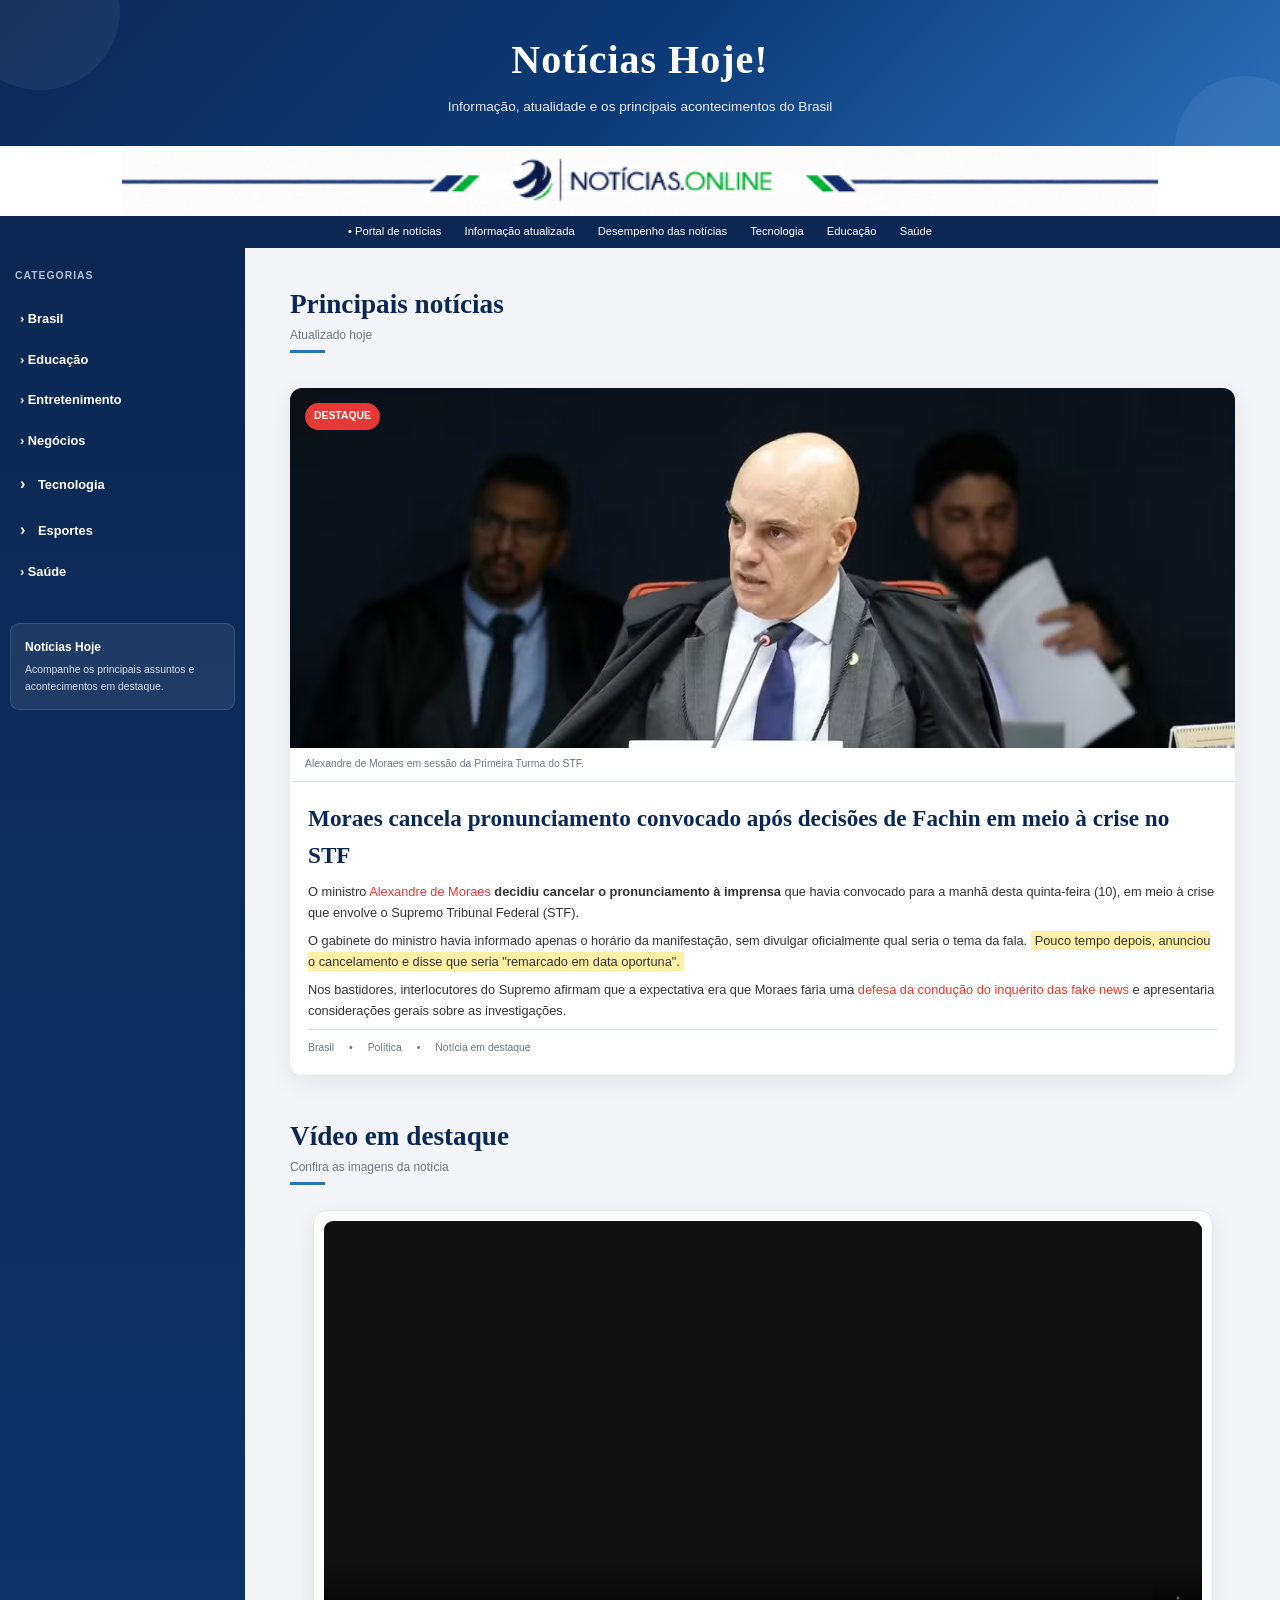
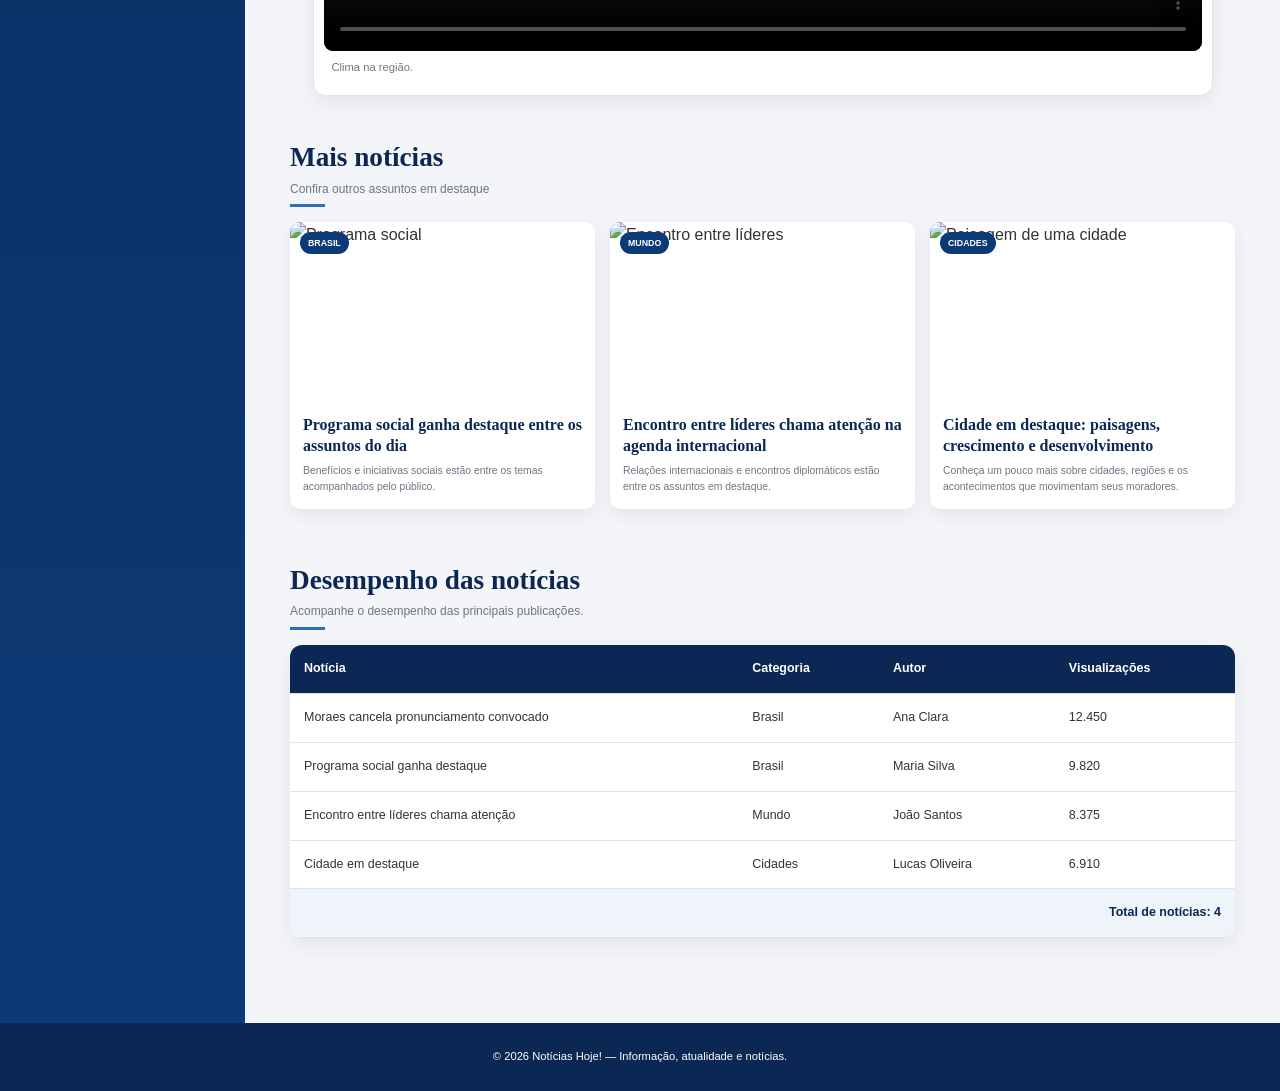
==== index.html @ 01c8403b "first commit" ====
<!DOCTYPE html>
<html lang="pt-br">

<head>
    <meta charset="UTF-8">
    <meta name="viewport" content="width=device-width, initial-scale=1.0">
    <title>Notícias Hoje | Informação em tempo real</title>
    <style>
        :root {
            --azul: #0c3a77;
            --azul-escuro: #0b2854;
            --azul-claro: #2c70b7;
            --azul-hover: #164f91;
            --branco: #ffffff;
            --fundo: #f3f5f8;
            --texto: #333333;
            --cinza: #6d7682;
            --cinza-borda: #dfe4ea;
            --vermelho: #e53935;
        }

        * {
            margin: 0;
            padding: 0;
            box-sizing: border-box;
        }

        html {
            scroll-behavior: smooth;
        }

        body {
            font-family: 'Segoe UI', Tahoma, Geneva, Verdana, sans-serif;
            background-color: var(--fundo);
            color: var(--texto);
            line-height: 1.6;
        }

        img {
            max-width: 100%;
        }

        header {
            position: relative;
            overflow: hidden;
            background: linear-gradient(135deg, var(--azul-escuro), var(--azul), var(--azul-claro));
            color: var(--branco);
            text-align: center;
            padding: 28px 20px;
        }

        header::before {
            content: "";
            position: absolute;
            width: 160px;
            height: 160px;
            border-radius: 50%;
            background: rgba(255, 255, 255, 0.06);
            top: -70px;
            left: -40px;
        }

        header::after {
            content: "";
            position: absolute;
            width: 140px;
            height: 140px;
            border-radius: 50%;
            background: rgba(255, 255, 255, 0.06);
            right: -35px;
            bottom: -70px;
        }

        header h1 {
            position: relative;
            z-index: 1;
            font-family: Georgia, 'Times New Roman', serif;
            font-size: 2.5rem;
            margin: 0;
            letter-spacing: 1px;
        }

        header p {
            position: relative;
            z-index: 1;
            font-size: 0.85rem;
            margin-top: 4px;
            opacity: 0.9;
        }

        .imagem-exemplo {
            width: 100%;
            height: 70px;
            background-color: var(--branco);
            text-align: center;
            overflow: hidden;
            margin: 0;
        }

        .img-amostra {
            width: 100%;
            height: 70px;
            object-fit: contain;
            display: block;
            border: none;
        }

        .barra-superior {
            width: 100%;
            background-color: var(--azul-escuro);
            color: white;
            text-align: center;
            padding: 7px;
            font-size: 0.7rem;
        }

        .barra-superior span {
            margin: 0 10px;
        }

        .layout {
            display: flex;
            width: 100%;
            min-height: 100vh;
            align-items: stretch;
        }

        aside {
            width: 245px;
            flex-shrink: 0;
            background: linear-gradient(180deg, var(--azul-escuro), var(--azul));
            color: white;
            padding: 20px 10px;
        }

        .titulo-menu {
            color: #aebfd7;
            font-size: 0.65rem;
            font-weight: bold;
            letter-spacing: 1px;
            margin: 0 5px 15px;
            text-transform: uppercase;
        }

        aside nav a {
            display: block;
            color: white;
            text-decoration: none;
            font-size: 0.8rem;
            font-weight: 600;
            padding: 10px;
            border-radius: 8px;
            margin: 0;
            transition: 0.2s;
        }

        aside nav a:hover {
            background-color: rgba(255, 255, 255, 0.12);
            padding-left: 15px;
        }

        .menu-dropdown {
            margin: 0;
        }

        .menu-dropdown summary {
            color: white;
            font-size: 0.8rem;
            font-weight: 600;
            padding: 10px;
            border-radius: 8px;
            cursor: pointer;
            list-style: none;
            transition: 0.2s;
        }

        .menu-dropdown summary:hover {
            background-color: rgba(255, 255, 255, 0.12);
        }

        .menu-dropdown summary::before {
            content: "›";
            display: inline-block;
            width: 18px;
            font-size: 1rem;
        }

        .menu-dropdown[open] summary::before {
            content: "⌄";
        }

        .menu-dropdown ol {
            margin: 0 0 0 35px;
            padding-left: 15px;
            color: #d9e4f2;
        }

        .menu-dropdown li {
            padding: 3px 0;
            font-size: 0.72rem;
        }

        .caixa-lateral {
            margin-top: 30px;
            padding: 14px;
            background-color: rgba(255, 255, 255, 0.08);
            border: 1px solid rgba(255, 255, 255, 0.12);
            border-radius: 9px;
        }

        .caixa-lateral h3 {
            font-size: 0.75rem;
            margin: 0;
        }

        .caixa-lateral p {
            color: #d4dfed;
            font-size: 0.65rem;
            margin-top: 5px;
        }

        main {
            flex: 1;
            width: 100%;
            max-width: 1250px;
            margin: 0 auto;
            padding: 35px 45px;
        }

        section {
            margin: 40px 0;
        }

        section:first-child {
            margin-top: 0;
        }

        section h2 {
            color: var(--azul-escuro);
            font-family: Georgia, 'Times New Roman', serif;
            font-size: 1.7rem;
            margin: 0;
        }

        .subtitulo {
            color: var(--cinza);
            font-size: 0.75rem;
            margin: 0;
        }

        .linha-titulo {
            width: 35px;
            height: 3px;
            background-color: var(--azul-claro);
            margin: 5px 0 15px;
        }

        article {
            margin: 35px 0;
            background-color: white;
            border-radius: 12px;
            overflow: hidden;
            box-shadow: 0 7px 25px rgba(0, 0, 0, 0.07);
        }

        .noticia-imagem {
            position: relative;
            width: 100%;
            height: 360px;
            overflow: hidden;
        }

        .noticia-imagem img {
            width: 100%;
            height: 100%;
            object-fit: cover;
            display: block;
        }

        .etiqueta {
            position: absolute;
            top: 15px;
            left: 15px;
            background-color: var(--vermelho);
            color: white;
            padding: 5px 9px;
            border-radius: 20px;
            font-size: 0.65rem;
            font-weight: bold;
        }

        .legenda {
            color: var(--cinza);
            font-size: 0.65rem;
            padding: 8px 15px;
            border-bottom: 1px solid var(--cinza-borda);
        }

        .conteudo-noticia {
            padding: 18px;
        }

        .conteudo-noticia h2 {
            color: var(--azul-escuro);
            font-family: Georgia, 'Times New Roman', serif;
            font-size: 1.45rem;
            margin: 0;
        }

        .conteudo-noticia p {
            font-size: 0.8rem;
            margin: 8px 0;
        }

        .vermelho {
            color: var(--vermelho);
        }

        .destacado {
            background-color: #fff0a8;
            padding: 2px 4px;
        }

        .informacoes {
            display: flex;
            gap: 15px;
            padding-top: 10px;
            border-top: 1px solid var(--cinza-borda);
            color: var(--cinza);
            font-size: 0.65rem;
        }

        .video-exemplo {
            width: 100%;
            max-width: 900px;
            margin: 25px auto;
            padding: 10px;
            background-color: white;
            border: 1px solid var(--cinza-borda);
            border-radius: 13px;
            box-shadow: 0 7px 22px rgba(0, 0, 0, 0.07);
        }

        .video-amostra {
            width: 100%;
            height: 430px;
            display: block;
            object-fit: cover;
            border: none;
            border-radius: 9px;
            background-color: #111;
        }

        .legenda-video {
            color: var(--cinza);
            font-size: 0.7rem;
            padding: 8px;
            text-align: left;
        }

        .cards {
            display: grid;
            grid-template-columns: repeat(3, 1fr);
            gap: 15px;
        }

        .card {
            background-color: white;
            border-radius: 10px;
            overflow: hidden;
            box-shadow: 0 6px 18px rgba(0, 0, 0, 0.07);
            transition: transform 0.2s, box-shadow 0.2s;
            margin: 0;
        }

        .card:hover {
            transform: translateY(-4px);
            box-shadow: 0 12px 25px rgba(0, 0, 0, 0.12);
        }

        .card-imagem {
            position: relative;
            height: 180px;
            overflow: hidden;
        }

        .card-imagem img {
            width: 100%;
            height: 100%;
            object-fit: cover;
            display: block;
        }

        .categoria {
            position: absolute;
            top: 10px;
            left: 10px;
            background-color: var(--azul);
            color: white;
            padding: 4px 8px;
            border-radius: 12px;
            font-size: 0.55rem;
            font-weight: bold;
        }

        .card-conteudo {
            padding: 13px;
        }

        .card-conteudo h3 {
            color: var(--azul-escuro);
            font-family: Georgia, 'Times New Roman', serif;
            font-size: 1rem;
            margin: 0;
            line-height: 1.3;
        }

        .card-conteudo p {
            color: var(--cinza);
            font-size: 0.65rem;
            margin: 6px 0 0;
        }

        .desempenho {
            margin: 50px 0;
        }

        .desempenho table {
            width: 100%;
            border-collapse: collapse;
            background-color: white;
            border-radius: 12px;
            overflow: hidden;
            box-shadow: 0 7px 22px rgba(0, 0, 0, 0.07);
        }

        .desempenho thead {
            background-color: var(--azul-escuro);
            color: white;
        }

        .desempenho th,
        .desempenho td {
            padding: 14px;
            text-align: left;
            border-bottom: 1px solid var(--cinza-borda);
            font-size: 0.78rem;
        }

        .desempenho th {
            font-weight: bold;
        }

        .desempenho tbody tr:hover {
            background-color: #f5f8fc;
        }

        .desempenho tfoot {
            background-color: #eef4fa;
            color: var(--azul-escuro);
            font-weight: bold;
        }

        .desempenho tfoot td {
            text-align: right;
        }

        footer {
            background-color: var(--azul-escuro);
            color: white;
            text-align: center;
            padding: 25px;
            font-size: 0.7rem;
        }

        footer p {
            margin: 0;
        }

        @media (max-width: 1000px) {
            .cards {
                grid-template-columns: repeat(2, 1fr);
            }
        }

        @media (max-width: 768px) {
            .layout {
                flex-direction: column;
            }

            aside {
                width: 100%;
                min-height: auto;
            }

            aside nav {
                display: block;
            }

            main {
                padding: 25px 18px;
            }

            .cards {
                grid-template-columns: 1fr;
            }

            .noticia-imagem {
                height: 280px;
            }

            .video-amostra {
                height: 280px;
            }

            .desempenho {
                overflow-x: auto;
            }

            .desempenho table {
                min-width: 650px;
            }
        }

        @media (max-width: 480px) {
            header h1 {
                font-size: 2rem;
            }

            .noticia-imagem {
                height: 220px;
            }

            .video-amostra {
                height: 220px;
            }

            .conteudo-noticia h2 {
                font-size: 1.2rem;
            }
        }
    </style>
</head>

<body>
    <header>
        <h1>Notícias Hoje!</h1>
        <p>Informação, atualidade e os principais acontecimentos do Brasil</p>
    </header>
    <div class="imagem-exemplo">
        <img class="img-amostra" src="imagens/logo.jpg" alt="Logo Notícias Online">
    </div>
    <div class="barra-superior">
        <span>• Portal de notícias</span>
        <span>Informação atualizada</span>
        <span>Desempenho das notícias</span>
        <span>Tecnologia</span>
        <span>Educação</span>
        <span>Saúde</span>
    </div>
    <div class="layout">
        <aside>
            <div class="titulo-menu">Categorias</div>
            <nav>
                <a href="#">› Brasil</a>
                <a href="#">› Educação</a>
                <a href="#">› Entretenimento</a>
                <a href="#">› Negócios</a>
                <details class="menu-dropdown">
                    <summary>Tecnologia</summary>
                    <ol>
                        <li>Inteligência Artificial</li>
                        <li>Programação</li>
                        <li>Hardware</li>
                    </ol>
                </details>
                <details class="menu-dropdown">
                    <summary>Esportes</summary>
                    <ol>
                        <li>Futebol</li>
                        <li>Basquete</li>
                        <li>Vôlei</li>
                    </ol>
                </details>
                <a href="#">› Saúde</a>
            </nav>
            <div class="caixa-lateral">
                <h3>Notícias Hoje</h3>
                <p>Acompanhe os principais assuntos e acontecimentos em destaque.</p>
            </div>
        </aside>
        <main>
            <section>
                <h2>Principais notícias</h2>
                <p class="subtitulo">Atualizado hoje</p>
                <div class="linha-titulo"></div>
                <article>
                    <div class="noticia-imagem">
                        <span class="etiqueta">DESTAQUE</span>
                        <img src="imagens/alexandre-moraes.jpg" alt="Notícia em destaque">
                    </div>
                    <div class="legenda">Alexandre de Moraes em sessão da Primeira Turma do STF.</div>
                    <div class="conteudo-noticia">
                        <h2>Moraes cancela pronunciamento convocado após decisões de Fachin em meio à crise no STF</h2>
                        <p>O ministro <span class="vermelho">Alexandre de Moraes</span> <strong>decidiu cancelar o
                                pronunciamento à imprensa</strong> que havia convocado para a manhã desta quinta-feira
                            (10), em meio à crise que envolve o Supremo Tribunal Federal (STF).</p>
                        <p>O gabinete do ministro havia informado apenas o horário da manifestação, sem divulgar
                            oficialmente qual seria o tema da fala. <span class="destacado">Pouco tempo depois, anunciou
                                o cancelamento e disse que seria "remarcado em data oportuna".</span></p>
                        <p>Nos bastidores, interlocutores do Supremo afirmam que a expectativa era que Moraes faria uma
                            <span class="vermelho">defesa da condução do inquérito das fake news</span> e apresentaria
                            considerações gerais sobre as investigações.
                        </p>
                        <div class="informacoes">
                            <span>Brasil</span>
                            <span>•</span>
                            <span>Política</span>
                            <span>•</span>
                            <span>Notícia em destaque</span>
                        </div>
                    </div>
                </article>
            </section>
            <section>
                <h2>Vídeo em destaque</h2>
                <p class="subtitulo">Confira as imagens da notícia</p>
                <div class="linha-titulo"></div>
                <div class="video-exemplo">
                    <video class="video-amostra" controls poster="imagens/capa-video.jpg">
                        <source src="videos/video.mp4" type="video/mp4">
                        Seu navegador não suporta vídeos.
                    </video>
                    <div class="legenda-video">Clima na região.</div>
                </div>
            </section>
            <section>
                <h2>Mais notícias</h2>
                <p class="subtitulo">Confira outros assuntos em destaque</p>
                <div class="linha-titulo"></div>
                <div class="cards">
                    <article class="card">
                        <div class="card-imagem">
                            <span class="categoria">BRASIL</span>
                            <img src="imagens/programa-familia.jpg" alt="Programa social">
                        </div>
                        <div class="card-conteudo">
                            <h3>Programa social ganha destaque entre os assuntos do dia</h3>
                            <p>Benefícios e iniciativas sociais estão entre os temas acompanhados pelo público.</p>
                        </div>
                    </article>
                    <article class="card">
                        <div class="card-imagem">
                            <span class="categoria">MUNDO</span>
                            <img src="imagens/trump-lula.jpg" alt="Encontro entre líderes">
                        </div>
                        <div class="card-conteudo">
                            <h3>Encontro entre líderes chama atenção na agenda internacional</h3>
                            <p>Relações internacionais e encontros diplomáticos estão entre os assuntos em destaque.</p>
                        </div>
                    </article>
                    <article class="card">
                        <div class="card-imagem">
                            <span class="categoria">CIDADES</span>
                            <img src="imagens/cidade.jpg" alt="Paisagem de uma cidade">
                        </div>
                        <div class="card-conteudo">
                            <h3>Cidade em destaque: paisagens, crescimento e desenvolvimento</h3>
                            <p>Conheça um pouco mais sobre cidades, regiões e os acontecimentos que movimentam seus
                                moradores.</p>
                        </div>
                    </article>
                </div>
            </section>
            <section class="desempenho">
                <h2>Desempenho das notícias</h2>
                <p class="subtitulo">Acompanhe o desempenho das principais publicações.</p>
                <div class="linha-titulo"></div>
                <table>
                    <thead>
                        <tr>
                            <th>Notícia</th>
                            <th>Categoria</th>
                            <th>Autor</th>
                            <th>Visualizações</th>
                        </tr>
                    </thead>
                    <tbody>
                        <tr>
                            <td>Moraes cancela pronunciamento convocado</td>
                            <td>Brasil</td>
                            <td>Ana Clara</td>
                            <td>12.450</td>
                        </tr>
                        <tr>
                            <td>Programa social ganha destaque</td>
                            <td>Brasil</td>
                            <td>Maria Silva</td>
                            <td>9.820</td>
                        </tr>
                        <tr>
                            <td>Encontro entre líderes chama atenção</td>
                            <td>Mundo</td>
                            <td>João Santos</td>
                            <td>8.375</td>
                        </tr>
                        <tr>
                            <td>Cidade em destaque</td>
                            <td>Cidades</td>
                            <td>Lucas Oliveira</td>
                            <td>6.910</td>
                        </tr>
                    </tbody>
                    <tfoot>
                        <tr>
                            <td colspan="4">Total de notícias: 4</td>
                        </tr>
                    </tfoot>
                </table>
            </section>
        </main>
    </div>
    <footer>
        <p>© 2026 Notícias Hoje! — Informação, atualidade e notícias.</p>
    </footer>
</body>

</html>
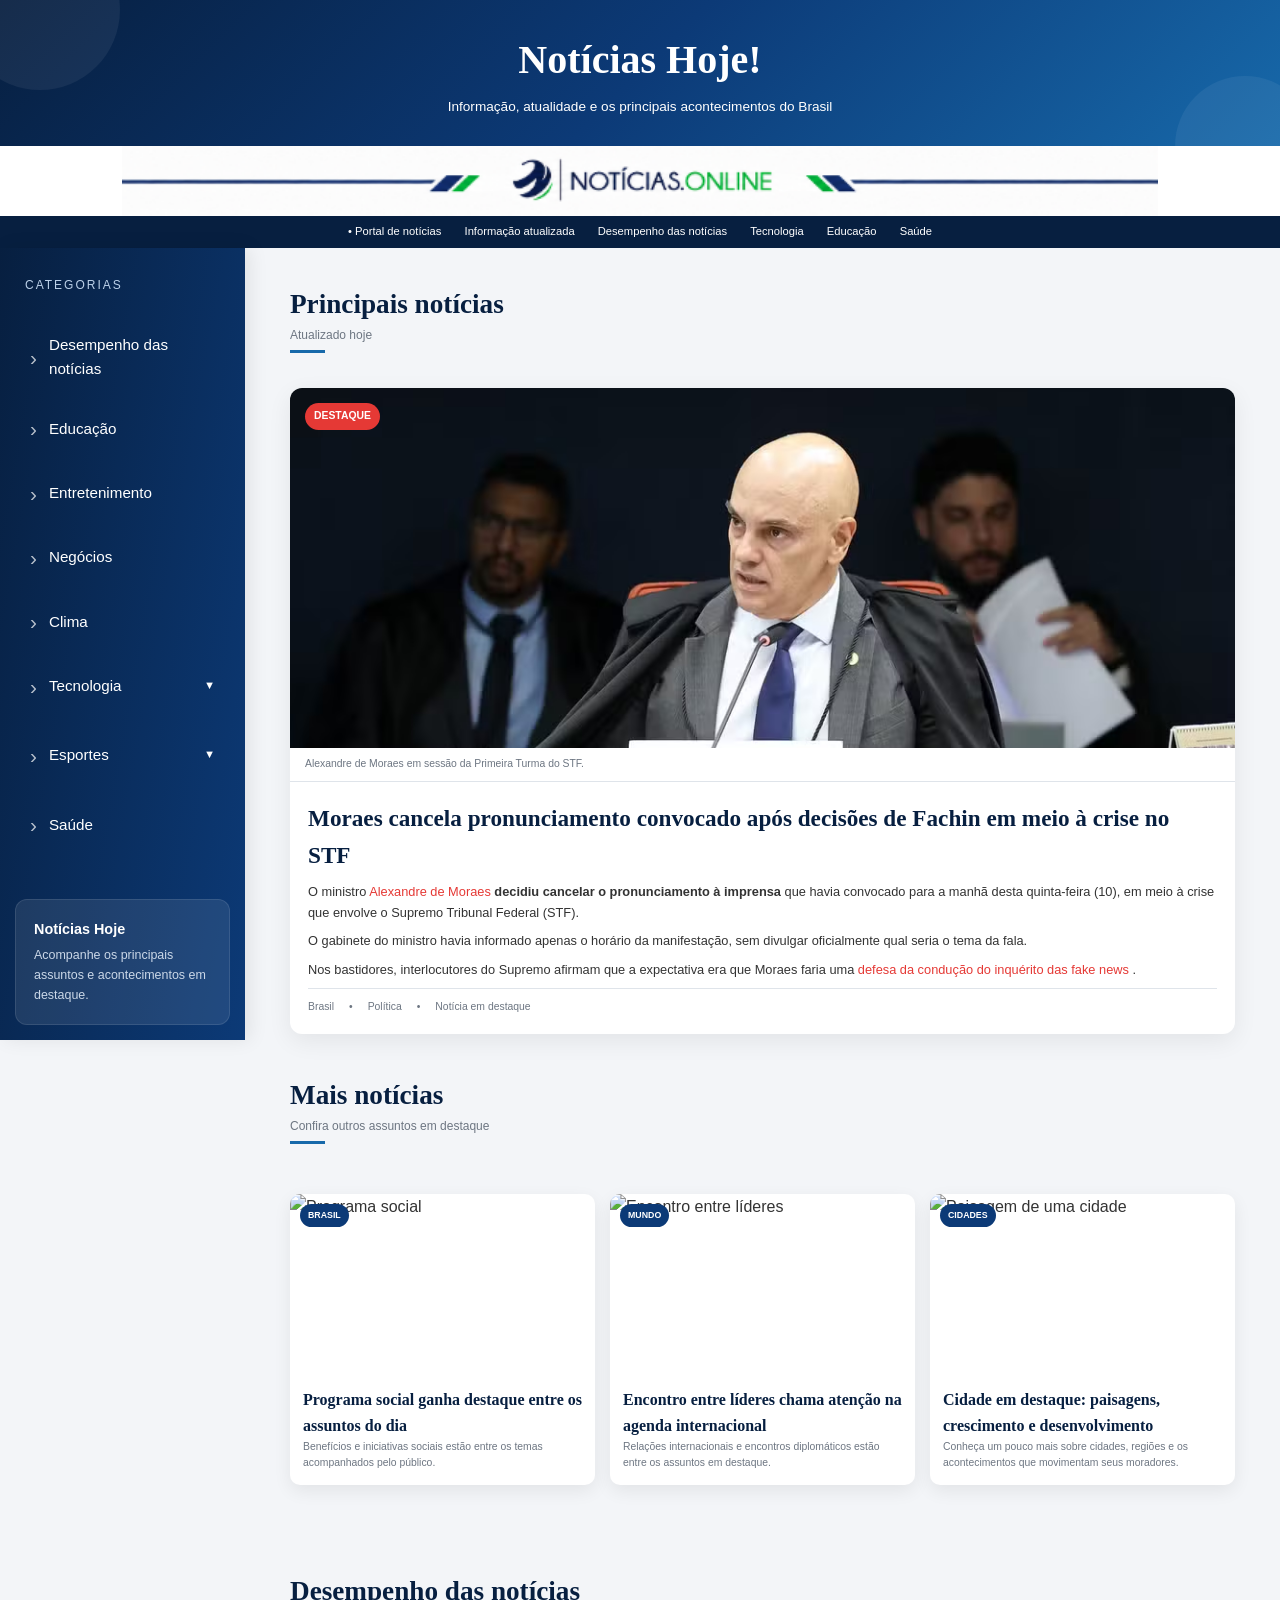
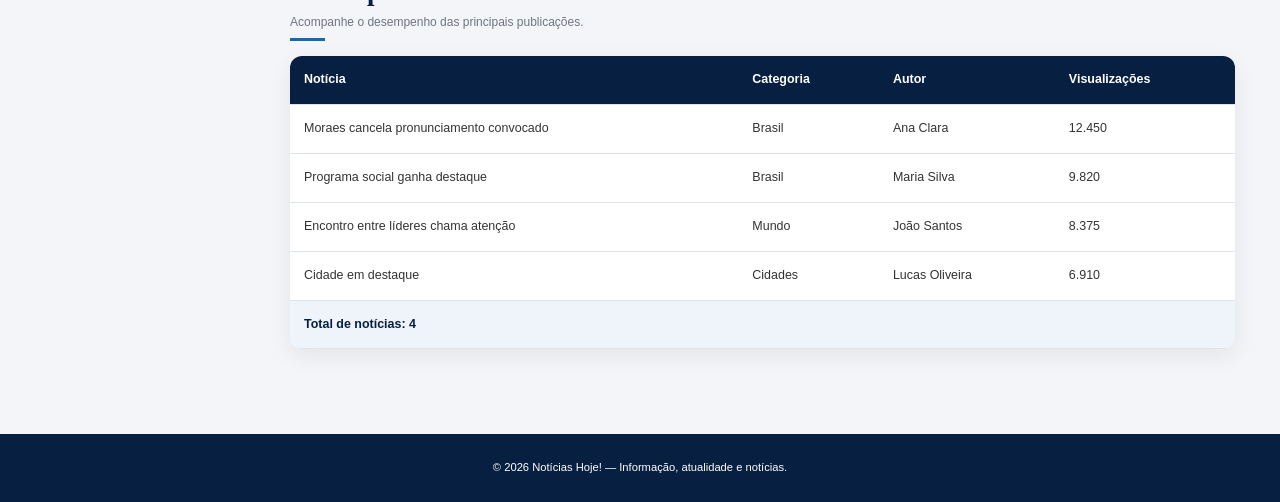
==== commit 831bfa00: "comitando" ====
--- a/index.html
+++ b/index.html
@@ -2,15 +2,18 @@
 <html lang="pt-br">
 
 <head>
+
     <meta charset="UTF-8">
+
     <meta name="viewport" content="width=device-width, initial-scale=1.0">
-    <title>Notícias Hoje | Informação em tempo real</title>
+
+    <title>Notícias Hoje!</title>
+
     <style>
         :root {
             --azul: #0c3a77;
-            --azul-escuro: #0b2854;
-            --azul-claro: #2c70b7;
-            --azul-hover: #164f91;
+            --azul-escuro: #071f40;
+            --azul-claro: #1769aa;
             --branco: #ffffff;
             --fundo: #f3f5f8;
             --texto: #333333;
@@ -25,26 +28,21 @@
             box-sizing: border-box;
         }
 
-        html {
-            scroll-behavior: smooth;
-        }
-
         body {
-            font-family: 'Segoe UI', Tahoma, Geneva, Verdana, sans-serif;
+            font-family: "Segoe UI", Tahoma, Geneva, Verdana, sans-serif;
             background-color: var(--fundo);
             color: var(--texto);
             line-height: 1.6;
         }
 
-        img {
-            max-width: 100%;
-        }
-
         header {
             position: relative;
             overflow: hidden;
-            background: linear-gradient(135deg, var(--azul-escuro), var(--azul), var(--azul-claro));
-            color: var(--branco);
+            background: linear-gradient(135deg,
+                    var(--azul-escuro),
+                    var(--azul),
+                    var(--azul-claro));
+            color: white;
             text-align: center;
             padding: 28px 20px;
         }
@@ -74,10 +72,8 @@
         header h1 {
             position: relative;
             z-index: 1;
-            font-family: Georgia, 'Times New Roman', serif;
+            font-family: Georgia, "Times New Roman", serif;
             font-size: 2.5rem;
-            margin: 0;
-            letter-spacing: 1px;
         }
 
         header p {
@@ -85,16 +81,13 @@
             z-index: 1;
             font-size: 0.85rem;
             margin-top: 4px;
-            opacity: 0.9;
         }
 
         .imagem-exemplo {
             width: 100%;
             height: 70px;
-            background-color: var(--branco);
-            text-align: center;
+            background-color: white;
             overflow: hidden;
-            margin: 0;
         }
 
         .img-amostra {
@@ -102,7 +95,6 @@
             height: 70px;
             object-fit: contain;
             display: block;
-            border: none;
         }
 
         .barra-superior {
@@ -125,103 +117,134 @@
             align-items: stretch;
         }
 
+        /* =========================
+           ASIDE
+        ========================= */
+
         aside {
             width: 245px;
+            min-height: 100%;
+            background: linear-gradient(100deg,
+                    var(--azul-escuro),
+                    var(--azul));
+            color: white;
             flex-shrink: 0;
-            background: linear-gradient(180deg, var(--azul-escuro), var(--azul));
-            color: white;
-            padding: 20px 10px;
-        }
-
-        .titulo-menu {
-            color: #aebfd7;
-            font-size: 0.65rem;
-            font-weight: bold;
-            letter-spacing: 1px;
-            margin: 0 5px 15px;
+            position: sticky;
+            top: 0;
+            align-self: flex-start;
+            box-shadow: 5px 0 18px rgba(0, 0, 0, 0.08);
+        }
+
+        .menu-titulo {
+            padding: 28px 25px 15px;
+            font-size: 0.75rem;
             text-transform: uppercase;
-        }
-
-        aside nav a {
-            display: block;
+            letter-spacing: 2px;
+            color: #bcd1e9;
+        }
+
+        aside nav {
+            padding: 5px 15px 25px;
+        }
+
+        aside nav>a,
+        .menu-dropdown summary {
+            width: 100%;
+            display: flex;
+            align-items: center;
+            justify-content: flex-start;
             color: white;
             text-decoration: none;
-            font-size: 0.8rem;
-            font-weight: 600;
-            padding: 10px;
-            border-radius: 8px;
-            margin: 0;
-            transition: 0.2s;
-        }
-
-        aside nav a:hover {
-            background-color: rgba(255, 255, 255, 0.12);
-            padding-left: 15px;
+            margin: 5px 0;
+            padding: 13px 15px;
+            border-radius: 9px;
+            font-size: 0.95rem;
+            background: transparent;
+            border: none;
+            cursor: pointer;
+            font-family: inherit;
+            text-align: left;
+            transition: 0.25s;
+        }
+
+        aside nav>a:hover,
+        .menu-dropdown summary:hover {
+            background: rgba(255, 255, 255, 0.12);
+            padding-left: 20px;
+        }
+
+        aside nav>a::before {
+            content: "›";
+            font-size: 1.3rem;
+            margin-right: 12px;
+            opacity: 0.7;
         }
 
         .menu-dropdown {
-            margin: 0;
+            width: 100%;
         }
 
         .menu-dropdown summary {
-            color: white;
-            font-size: 0.8rem;
-            font-weight: 600;
-            padding: 10px;
-            border-radius: 8px;
-            cursor: pointer;
             list-style: none;
-            transition: 0.2s;
-        }
-
-        .menu-dropdown summary:hover {
-            background-color: rgba(255, 255, 255, 0.12);
+        }
+
+        .menu-dropdown summary::-webkit-details-marker {
+            display: none;
         }
 
         .menu-dropdown summary::before {
             content: "›";
-            display: inline-block;
-            width: 18px;
-            font-size: 1rem;
-        }
-
-        .menu-dropdown[open] summary::before {
-            content: "⌄";
+            font-size: 1.3rem;
+            margin-right: 12px;
+            opacity: 0.7;
+        }
+
+        .menu-dropdown summary span {
+            font-size: 0.7rem;
+            margin-left: auto;
+            transition: 0.3s;
+        }
+
+        .menu-dropdown[open] summary span {
+            transform: rotate(180deg);
         }
 
         .menu-dropdown ol {
-            margin: 0 0 0 35px;
-            padding-left: 15px;
-            color: #d9e4f2;
+            margin: 3px 0 10px;
+            padding-left: 55px;
+            color: #dbe8f5;
         }
 
         .menu-dropdown li {
-            padding: 3px 0;
-            font-size: 0.72rem;
-        }
-
-        .caixa-lateral {
-            margin-top: 30px;
-            padding: 14px;
-            background-color: rgba(255, 255, 255, 0.08);
-            border: 1px solid rgba(255, 255, 255, 0.12);
-            border-radius: 9px;
-        }
-
-        .caixa-lateral h3 {
-            font-size: 0.75rem;
-            margin: 0;
-        }
-
-        .caixa-lateral p {
-            color: #d4dfed;
-            font-size: 0.65rem;
-            margin-top: 5px;
-        }
+            padding: 5px;
+            font-size: 0.84rem;
+        }
+
+        .menu-destaque {
+            margin: 15px;
+            padding: 18px;
+            border-radius: 12px;
+            background: rgba(255, 255, 255, 0.09);
+            border: 1px solid rgba(255, 255, 255, 0.1);
+        }
+
+        .menu-destaque strong {
+            display: block;
+            font-size: 0.9rem;
+            margin-bottom: 5px;
+        }
+
+        .menu-destaque p {
+            font-size: 0.78rem;
+            color: #cbd8e8;
+        }
+
+        /* =========================
+           CONTEÚDO
+        ========================= */
 
         main {
             flex: 1;
-            width: 100%;
             max-width: 1250px;
             margin: 0 auto;
             padding: 35px 45px;
@@ -237,15 +260,13 @@
 
         section h2 {
             color: var(--azul-escuro);
-            font-family: Georgia, 'Times New Roman', serif;
+            font-family: Georgia, "Times New Roman", serif;
             font-size: 1.7rem;
-            margin: 0;
         }
 
         .subtitulo {
             color: var(--cinza);
             font-size: 0.75rem;
-            margin: 0;
         }
 
         .linha-titulo {
@@ -302,9 +323,8 @@
 
         .conteudo-noticia h2 {
             color: var(--azul-escuro);
-            font-family: Georgia, 'Times New Roman', serif;
+            font-family: Georgia, "Times New Roman", serif;
             font-size: 1.45rem;
-            margin: 0;
         }
 
         .conteudo-noticia p {
@@ -330,34 +350,6 @@
             font-size: 0.65rem;
         }
 
-        .video-exemplo {
-            width: 100%;
-            max-width: 900px;
-            margin: 25px auto;
-            padding: 10px;
-            background-color: white;
-            border: 1px solid var(--cinza-borda);
-            border-radius: 13px;
-            box-shadow: 0 7px 22px rgba(0, 0, 0, 0.07);
-        }
-
-        .video-amostra {
-            width: 100%;
-            height: 430px;
-            display: block;
-            object-fit: cover;
-            border: none;
-            border-radius: 9px;
-            background-color: #111;
-        }
-
-        .legenda-video {
-            color: var(--cinza);
-            font-size: 0.7rem;
-            padding: 8px;
-            text-align: left;
-        }
-
         .cards {
             display: grid;
             grid-template-columns: repeat(3, 1fr);
@@ -369,13 +361,6 @@
             border-radius: 10px;
             overflow: hidden;
             box-shadow: 0 6px 18px rgba(0, 0, 0, 0.07);
-            transition: transform 0.2s, box-shadow 0.2s;
-            margin: 0;
-        }
-
-        .card:hover {
-            transform: translateY(-4px);
-            box-shadow: 0 12px 25px rgba(0, 0, 0, 0.12);
         }
 
         .card-imagem {
@@ -388,7 +373,6 @@
             width: 100%;
             height: 100%;
             object-fit: cover;
-            display: block;
         }
 
         .categoria {
@@ -409,16 +393,13 @@
 
         .card-conteudo h3 {
             color: var(--azul-escuro);
-            font-family: Georgia, 'Times New Roman', serif;
+            font-family: Georgia, "Times New Roman", serif;
             font-size: 1rem;
-            margin: 0;
-            line-height: 1.3;
         }
 
         .card-conteudo p {
             color: var(--cinza);
             font-size: 0.65rem;
-            margin: 6px 0 0;
         }
 
         .desempenho {
@@ -447,22 +428,10 @@
             font-size: 0.78rem;
         }
 
-        .desempenho th {
-            font-weight: bold;
-        }
-
-        .desempenho tbody tr:hover {
-            background-color: #f5f8fc;
-        }
-
         .desempenho tfoot {
             background-color: #eef4fa;
+            font-weight: bold;
             color: var(--azul-escuro);
-            font-weight: bold;
-        }
-
-        .desempenho tfoot td {
-            text-align: right;
         }
 
         footer {
@@ -473,17 +442,16 @@
             font-size: 0.7rem;
         }
 
-        footer p {
-            margin: 0;
-        }
-
         @media (max-width: 1000px) {
+
             .cards {
                 grid-template-columns: repeat(2, 1fr);
             }
+
         }
 
         @media (max-width: 768px) {
+
             .layout {
                 flex-direction: column;
             }
@@ -491,10 +459,7 @@
             aside {
                 width: 100%;
                 min-height: auto;
-            }
-
-            aside nav {
-                display: block;
+                position: relative;
             }
 
             main {
@@ -509,220 +474,505 @@
                 height: 280px;
             }
 
-            .video-amostra {
-                height: 280px;
-            }
-
-            .desempenho {
-                overflow-x: auto;
-            }
-
-            .desempenho table {
-                min-width: 650px;
-            }
-        }
-
-        @media (max-width: 480px) {
-            header h1 {
-                font-size: 2rem;
-            }
-
-            .noticia-imagem {
-                height: 220px;
-            }
-
-            .video-amostra {
-                height: 220px;
-            }
-
-            .conteudo-noticia h2 {
-                font-size: 1.2rem;
-            }
         }
     </style>
+
 </head>
 
 <body>
+
     <header>
-        <h1>Notícias Hoje!</h1>
-        <p>Informação, atualidade e os principais acontecimentos do Brasil</p>
+
+        <h1>
+            Notícias Hoje!
+        </h1>
+
+        <p>
+            Informação, atualidade e os principais acontecimentos do Brasil
+        </p>
+
     </header>
+
     <div class="imagem-exemplo">
+
         <img class="img-amostra" src="imagens/logo.jpg" alt="Logo Notícias Online">
+
     </div>
+
     <div class="barra-superior">
-        <span>• Portal de notícias</span>
-        <span>Informação atualizada</span>
-        <span>Desempenho das notícias</span>
-        <span>Tecnologia</span>
-        <span>Educação</span>
-        <span>Saúde</span>
+
+        <span>
+            • Portal de notícias
+        </span>
+
+        <span>
+            Informação atualizada
+        </span>
+
+        <span>
+            Desempenho das notícias
+        </span>
+
+        <span>
+            Tecnologia
+        </span>
+
+        <span>
+            Educação
+        </span>
+
+        <span>
+            Saúde
+        </span>
+
     </div>
+
     <div class="layout">
+
         <aside>
-            <div class="titulo-menu">Categorias</div>
+
+            <div class="menu-titulo">
+                Categorias
+            </div>
+
             <nav>
-                <a href="#">› Brasil</a>
-                <a href="#">› Educação</a>
-                <a href="#">› Entretenimento</a>
-                <a href="#">› Negócios</a>
+
+                <!-- VAI PARA desempenho.html -->
+                <a href="desempenho.html">
+                    Desempenho das notícias
+                </a>
+
+                <a href="#">
+                    Educação
+                </a>
+
+                <a href="#">
+                    Entretenimento
+                </a>
+
+                <a href="#">
+                    Negócios
+                </a>
+
+                <!-- VAI PARA chuva.html -->
+                <a href="chuva.html">
+                    Clima
+                </a>
+
+                <!-- TECNOLOGIA -->
                 <details class="menu-dropdown">
-                    <summary>Tecnologia</summary>
+
+                    <summary>
+                        Tecnologia
+                        <span>▼</span>
+                    </summary>
+
                     <ol>
-                        <li>Inteligência Artificial</li>
-                        <li>Programação</li>
-                        <li>Hardware</li>
+
+                        <li>
+                            Inteligência Artificial
+                        </li>
+
+                        <li>
+                            Programação
+                        </li>
+
+                        <li>
+                            Hardware
+                        </li>
+
                     </ol>
+
                 </details>
+
+                <!-- ESPORTES -->
                 <details class="menu-dropdown">
-                    <summary>Esportes</summary>
+
+                    <summary>
+                        Esportes
+                        <span>▼</span>
+                    </summary>
+
                     <ol>
-                        <li>Futebol</li>
-                        <li>Basquete</li>
-                        <li>Vôlei</li>
+
+                        <li>
+                            Futebol
+                        </li>
+
+                        <li>
+                            Basquete
+                        </li>
+
+                        <li>
+                            Vôlei
+                        </li>
+
                     </ol>
+
                 </details>
-                <a href="#">› Saúde</a>
+
+                <a href="#">
+                    Saúde
+                </a>
+
             </nav>
-            <div class="caixa-lateral">
-                <h3>Notícias Hoje</h3>
-                <p>Acompanhe os principais assuntos e acontecimentos em destaque.</p>
+
+            <div class="menu-destaque">
+
+                <strong>
+                    Notícias Hoje
+                </strong>
+
+                <p>
+                    Acompanhe os principais assuntos
+                    e acontecimentos em destaque.
+                </p>
+
             </div>
+
         </aside>
+
         <main>
+
             <section>
-                <h2>Principais notícias</h2>
-                <p class="subtitulo">Atualizado hoje</p>
+
+                <h2>
+                    Principais notícias
+                </h2>
+
+                <p class="subtitulo">
+                    Atualizado hoje
+                </p>
+
                 <div class="linha-titulo"></div>
+
                 <article>
+
                     <div class="noticia-imagem">
-                        <span class="etiqueta">DESTAQUE</span>
+
+                        <span class="etiqueta">
+                            DESTAQUE
+                        </span>
+
                         <img src="imagens/alexandre-moraes.jpg" alt="Notícia em destaque">
+
                     </div>
-                    <div class="legenda">Alexandre de Moraes em sessão da Primeira Turma do STF.</div>
+
+                    <div class="legenda">
+                        Alexandre de Moraes em sessão da Primeira Turma do STF.
+                    </div>
+
                     <div class="conteudo-noticia">
-                        <h2>Moraes cancela pronunciamento convocado após decisões de Fachin em meio à crise no STF</h2>
-                        <p>O ministro <span class="vermelho">Alexandre de Moraes</span> <strong>decidiu cancelar o
-                                pronunciamento à imprensa</strong> que havia convocado para a manhã desta quinta-feira
-                            (10), em meio à crise que envolve o Supremo Tribunal Federal (STF).</p>
-                        <p>O gabinete do ministro havia informado apenas o horário da manifestação, sem divulgar
-                            oficialmente qual seria o tema da fala. <span class="destacado">Pouco tempo depois, anunciou
-                                o cancelamento e disse que seria "remarcado em data oportuna".</span></p>
-                        <p>Nos bastidores, interlocutores do Supremo afirmam que a expectativa era que Moraes faria uma
-                            <span class="vermelho">defesa da condução do inquérito das fake news</span> e apresentaria
-                            considerações gerais sobre as investigações.
+
+                        <h2>
+                            Moraes cancela pronunciamento convocado após decisões de Fachin em meio à crise no STF
+                        </h2>
+
+                        <p>
+                            O ministro
+                            <span class="vermelho">
+                                Alexandre de Moraes
+                            </span>
+
+                            <strong>
+                                decidiu cancelar o pronunciamento à imprensa
+                            </strong>
+
+                            que havia convocado para a manhã desta quinta-feira (10),
+                            em meio à crise que envolve o Supremo Tribunal Federal (STF).
                         </p>
+
+                        <p>
+                            O gabinete do ministro havia informado apenas o horário
+                            da manifestação, sem divulgar oficialmente qual seria
+                            o tema da fala.
+                        </p>
+
+                        <p>
+                            Nos bastidores, interlocutores do Supremo afirmam que
+                            a expectativa era que Moraes faria uma
+                            <span class="vermelho">
+                                defesa da condução do inquérito das fake news
+                            </span>.
+                        </p>
+
                         <div class="informacoes">
-                            <span>Brasil</span>
-                            <span>•</span>
-                            <span>Política</span>
-                            <span>•</span>
-                            <span>Notícia em destaque</span>
+
+                            <span>
+                                Brasil
+                            </span>
+
+                            <span>
+                                •
+                            </span>
+
+                            <span>
+                                Política
+                            </span>
+
+                            <span>
+                                •
+                            </span>
+
+                            <span>
+                                Notícia em destaque
+                            </span>
+
                         </div>
+
                     </div>
+
                 </article>
+
             </section>
+
             <section>
-                <h2>Vídeo em destaque</h2>
-                <p class="subtitulo">Confira as imagens da notícia</p>
+
+                <h2>
+                    Mais notícias
+                </h2>
+
+                <p class="subtitulo">
+                    Confira outros assuntos em destaque
+                </p>
+
                 <div class="linha-titulo"></div>
-                <div class="video-exemplo">
-                    <video class="video-amostra" controls poster="imagens/capa-video.jpg">
-                        <source src="videos/video.mp4" type="video/mp4">
-                        Seu navegador não suporta vídeos.
-                    </video>
-                    <div class="legenda-video">Clima na região.</div>
+
+                <div class="cards">
+
+                    <article class="card">
+
+                        <div class="card-imagem">
+
+                            <span class="categoria">
+                                BRASIL
+                            </span>
+
+                            <img src="imagens/programa-familia.jpg" alt="Programa social">
+
+                        </div>
+
+                        <div class="card-conteudo">
+
+                            <h3>
+                                Programa social ganha destaque entre os assuntos do dia
+                            </h3>
+
+                            <p>
+                                Benefícios e iniciativas sociais estão entre os temas acompanhados pelo público.
+                            </p>
+
+                        </div>
+
+                    </article>
+
+                    <article class="card">
+
+                        <div class="card-imagem">
+
+                            <span class="categoria">
+                                MUNDO
+                            </span>
+
+                            <img src="imagens/trump-lula.jpg" alt="Encontro entre líderes">
+
+                        </div>
+
+                        <div class="card-conteudo">
+
+                            <h3>
+                                Encontro entre líderes chama atenção na agenda internacional
+                            </h3>
+
+                            <p>
+                                Relações internacionais e encontros diplomáticos estão entre os assuntos em destaque.
+                            </p>
+
+                        </div>
+
+                    </article>
+
+                    <article class="card">
+
+                        <div class="card-imagem">
+
+                            <span class="categoria">
+                                CIDADES
+                            </span>
+
+                            <img src="imagens/cidade.jpg" alt="Paisagem de uma cidade">
+
+                        </div>
+
+                        <div class="card-conteudo">
+
+                            <h3>
+                                Cidade em destaque: paisagens, crescimento e desenvolvimento
+                            </h3>
+
+                            <p>
+                                Conheça um pouco mais sobre cidades, regiões e os acontecimentos que movimentam seus
+                                moradores.
+                            </p>
+
+                        </div>
+
+                    </article>
+
                 </div>
+
             </section>
-            <section>
-                <h2>Mais notícias</h2>
-                <p class="subtitulo">Confira outros assuntos em destaque</p>
+
+            <section class="desempenho">
+
+                <h2>
+                    Desempenho das notícias
+                </h2>
+
+                <p class="subtitulo">
+                    Acompanhe o desempenho das principais publicações.
+                </p>
+
                 <div class="linha-titulo"></div>
-                <div class="cards">
-                    <article class="card">
-                        <div class="card-imagem">
-                            <span class="categoria">BRASIL</span>
-                            <img src="imagens/programa-familia.jpg" alt="Programa social">
-                        </div>
-                        <div class="card-conteudo">
-                            <h3>Programa social ganha destaque entre os assuntos do dia</h3>
-                            <p>Benefícios e iniciativas sociais estão entre os temas acompanhados pelo público.</p>
-                        </div>
-                    </article>
-                    <article class="card">
-                        <div class="card-imagem">
-                            <span class="categoria">MUNDO</span>
-                            <img src="imagens/trump-lula.jpg" alt="Encontro entre líderes">
-                        </div>
-                        <div class="card-conteudo">
-                            <h3>Encontro entre líderes chama atenção na agenda internacional</h3>
-                            <p>Relações internacionais e encontros diplomáticos estão entre os assuntos em destaque.</p>
-                        </div>
-                    </article>
-                    <article class="card">
-                        <div class="card-imagem">
-                            <span class="categoria">CIDADES</span>
-                            <img src="imagens/cidade.jpg" alt="Paisagem de uma cidade">
-                        </div>
-                        <div class="card-conteudo">
-                            <h3>Cidade em destaque: paisagens, crescimento e desenvolvimento</h3>
-                            <p>Conheça um pouco mais sobre cidades, regiões e os acontecimentos que movimentam seus
-                                moradores.</p>
-                        </div>
-                    </article>
-                </div>
+
+                <table>
+
+                    <thead>
+
+                        <tr>
+
+                            <th>
+                                Notícia
+                            </th>
+
+                            <th>
+                                Categoria
+                            </th>
+
+                            <th>
+                                Autor
+                            </th>
+
+                            <th>
+                                Visualizações
+                            </th>
+
+                        </tr>
+
+                    </thead>
+
+                    <tbody>
+
+                        <tr>
+
+                            <td>
+                                Moraes cancela pronunciamento convocado
+                            </td>
+
+                            <td>
+                                Brasil
+                            </td>
+
+                            <td>
+                                Ana Clara
+                            </td>
+
+                            <td>
+                                12.450
+                            </td>
+
+                        </tr>
+
+                        <tr>
+
+                            <td>
+                                Programa social ganha destaque
+                            </td>
+
+                            <td>
+                                Brasil
+                            </td>
+
+                            <td>
+                                Maria Silva
+                            </td>
+
+                            <td>
+                                9.820
+                            </td>
+
+                        </tr>
+
+                        <tr>
+
+                            <td>
+                                Encontro entre líderes chama atenção
+                            </td>
+
+                            <td>
+                                Mundo
+                            </td>
+
+                            <td>
+                                João Santos
+                            </td>
+
+                            <td>
+                                8.375
+                            </td>
+
+                        </tr>
+
+                        <tr>
+
+                            <td>
+                                Cidade em destaque
+                            </td>
+
+                            <td>
+                                Cidades
+                            </td>
+
+                            <td>
+                                Lucas Oliveira
+                            </td>
+
+                            <td>
+                                6.910
+                            </td>
+
+                        </tr>
+
+                    </tbody>
+
+                    <tfoot>
+
+                        <tr>
+
+                            <td colspan="4">
+                                Total de notícias: 4
+                            </td>
+
+                        </tr>
+
+                    </tfoot>
+
+                </table>
+
             </section>
-            <section class="desempenho">
-                <h2>Desempenho das notícias</h2>
-                <p class="subtitulo">Acompanhe o desempenho das principais publicações.</p>
-                <div class="linha-titulo"></div>
-                <table>
-                    <thead>
-                        <tr>
-                            <th>Notícia</th>
-                            <th>Categoria</th>
-                            <th>Autor</th>
-                            <th>Visualizações</th>
-                        </tr>
-                    </thead>
-                    <tbody>
-                        <tr>
-                            <td>Moraes cancela pronunciamento convocado</td>
-                            <td>Brasil</td>
-                            <td>Ana Clara</td>
-                            <td>12.450</td>
-                        </tr>
-                        <tr>
-                            <td>Programa social ganha destaque</td>
-                            <td>Brasil</td>
-                            <td>Maria Silva</td>
-                            <td>9.820</td>
-                        </tr>
-                        <tr>
-                            <td>Encontro entre líderes chama atenção</td>
-                            <td>Mundo</td>
-                            <td>João Santos</td>
-                            <td>8.375</td>
-                        </tr>
-                        <tr>
-                            <td>Cidade em destaque</td>
-                            <td>Cidades</td>
-                            <td>Lucas Oliveira</td>
-                            <td>6.910</td>
-                        </tr>
-                    </tbody>
-                    <tfoot>
-                        <tr>
-                            <td colspan="4">Total de notícias: 4</td>
-                        </tr>
-                    </tfoot>
-                </table>
-            </section>
+
         </main>
+
     </div>
+
     <footer>
-        <p>© 2026 Notícias Hoje! — Informação, atualidade e notícias.</p>
+
+        <p>
+            © 2026 Notícias Hoje! — Informação, atualidade e notícias.
+        </p>
+
     </footer>
+
 </body>
 
 </html>
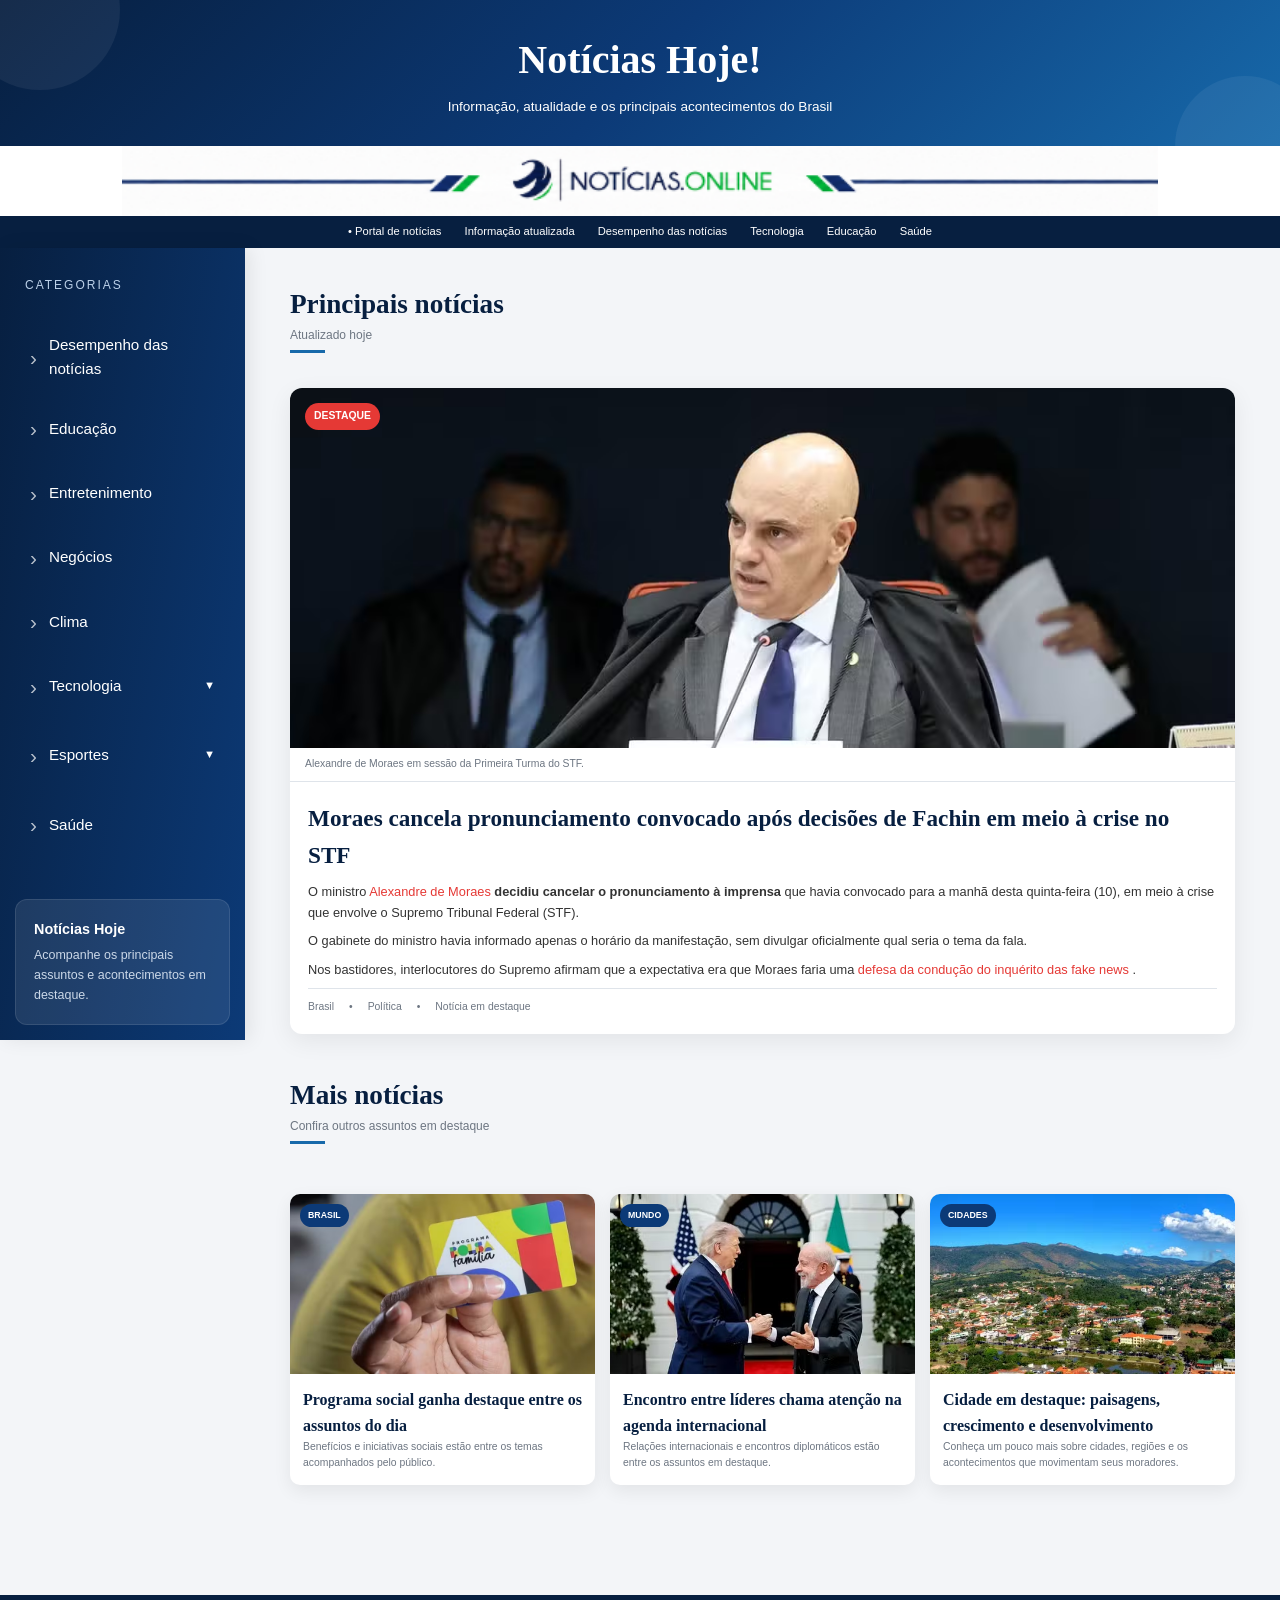
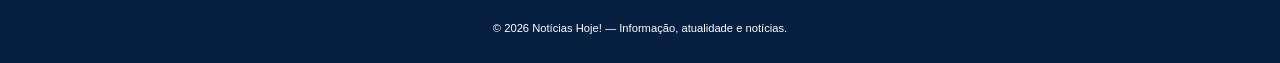
==== commit 783736c2: "commit" ====
--- a/index.html
+++ b/index.html
@@ -9,474 +9,8 @@
 
     <title>Notícias Hoje!</title>
 
-    <style>
-        :root {
-            --azul: #0c3a77;
-            --azul-escuro: #071f40;
-            --azul-claro: #1769aa;
-            --branco: #ffffff;
-            --fundo: #f3f5f8;
-            --texto: #333333;
-            --cinza: #6d7682;
-            --cinza-borda: #dfe4ea;
-            --vermelho: #e53935;
-        }
-
-        * {
-            margin: 0;
-            padding: 0;
-            box-sizing: border-box;
-        }
-
-        body {
-            font-family: "Segoe UI", Tahoma, Geneva, Verdana, sans-serif;
-            background-color: var(--fundo);
-            color: var(--texto);
-            line-height: 1.6;
-        }
-
-        header {
-            position: relative;
-            overflow: hidden;
-            background: linear-gradient(135deg,
-                    var(--azul-escuro),
-                    var(--azul),
-                    var(--azul-claro));
-            color: white;
-            text-align: center;
-            padding: 28px 20px;
-        }
-
-        header::before {
-            content: "";
-            position: absolute;
-            width: 160px;
-            height: 160px;
-            border-radius: 50%;
-            background: rgba(255, 255, 255, 0.06);
-            top: -70px;
-            left: -40px;
-        }
-
-        header::after {
-            content: "";
-            position: absolute;
-            width: 140px;
-            height: 140px;
-            border-radius: 50%;
-            background: rgba(255, 255, 255, 0.06);
-            right: -35px;
-            bottom: -70px;
-        }
-
-        header h1 {
-            position: relative;
-            z-index: 1;
-            font-family: Georgia, "Times New Roman", serif;
-            font-size: 2.5rem;
-        }
-
-        header p {
-            position: relative;
-            z-index: 1;
-            font-size: 0.85rem;
-            margin-top: 4px;
-        }
-
-        .imagem-exemplo {
-            width: 100%;
-            height: 70px;
-            background-color: white;
-            overflow: hidden;
-        }
-
-        .img-amostra {
-            width: 100%;
-            height: 70px;
-            object-fit: contain;
-            display: block;
-        }
-
-        .barra-superior {
-            width: 100%;
-            background-color: var(--azul-escuro);
-            color: white;
-            text-align: center;
-            padding: 7px;
-            font-size: 0.7rem;
-        }
-
-        .barra-superior span {
-            margin: 0 10px;
-        }
-
-        .layout {
-            display: flex;
-            width: 100%;
-            min-height: 100vh;
-            align-items: stretch;
-        }
-
-        /* =========================
-           ASIDE
-        ========================= */
-
-        aside {
-            width: 245px;
-            min-height: 100%;
-            background: linear-gradient(100deg,
-                    var(--azul-escuro),
-                    var(--azul));
-            color: white;
-            flex-shrink: 0;
-            position: sticky;
-            top: 0;
-            align-self: flex-start;
-            box-shadow: 5px 0 18px rgba(0, 0, 0, 0.08);
-        }
-
-        .menu-titulo {
-            padding: 28px 25px 15px;
-            font-size: 0.75rem;
-            text-transform: uppercase;
-            letter-spacing: 2px;
-            color: #bcd1e9;
-        }
-
-        aside nav {
-            padding: 5px 15px 25px;
-        }
-
-        aside nav>a,
-        .menu-dropdown summary {
-            width: 100%;
-            display: flex;
-            align-items: center;
-            justify-content: flex-start;
-            color: white;
-            text-decoration: none;
-            margin: 5px 0;
-            padding: 13px 15px;
-            border-radius: 9px;
-            font-size: 0.95rem;
-            background: transparent;
-            border: none;
-            cursor: pointer;
-            font-family: inherit;
-            text-align: left;
-            transition: 0.25s;
-        }
-
-        aside nav>a:hover,
-        .menu-dropdown summary:hover {
-            background: rgba(255, 255, 255, 0.12);
-            padding-left: 20px;
-        }
-
-        aside nav>a::before {
-            content: "›";
-            font-size: 1.3rem;
-            margin-right: 12px;
-            opacity: 0.7;
-        }
-
-        .menu-dropdown {
-            width: 100%;
-        }
-
-        .menu-dropdown summary {
-            list-style: none;
-        }
-
-        .menu-dropdown summary::-webkit-details-marker {
-            display: none;
-        }
-
-        .menu-dropdown summary::before {
-            content: "›";
-            font-size: 1.3rem;
-            margin-right: 12px;
-            opacity: 0.7;
-        }
-
-        .menu-dropdown summary span {
-            font-size: 0.7rem;
-            margin-left: auto;
-            transition: 0.3s;
-        }
-
-        .menu-dropdown[open] summary span {
-            transform: rotate(180deg);
-        }
-
-        .menu-dropdown ol {
-            margin: 3px 0 10px;
-            padding-left: 55px;
-            color: #dbe8f5;
-        }
-
-        .menu-dropdown li {
-            padding: 5px;
-            font-size: 0.84rem;
-        }
-
-        .menu-destaque {
-            margin: 15px;
-            padding: 18px;
-            border-radius: 12px;
-            background: rgba(255, 255, 255, 0.09);
-            border: 1px solid rgba(255, 255, 255, 0.1);
-        }
-
-        .menu-destaque strong {
-            display: block;
-            font-size: 0.9rem;
-            margin-bottom: 5px;
-        }
-
-        .menu-destaque p {
-            font-size: 0.78rem;
-            color: #cbd8e8;
-        }
-
-        /* =========================
-           CONTEÚDO
-        ========================= */
-
-        main {
-            flex: 1;
-            max-width: 1250px;
-            margin: 0 auto;
-            padding: 35px 45px;
-        }
-
-        section {
-            margin: 40px 0;
-        }
-
-        section:first-child {
-            margin-top: 0;
-        }
-
-        section h2 {
-            color: var(--azul-escuro);
-            font-family: Georgia, "Times New Roman", serif;
-            font-size: 1.7rem;
-        }
-
-        .subtitulo {
-            color: var(--cinza);
-            font-size: 0.75rem;
-        }
-
-        .linha-titulo {
-            width: 35px;
-            height: 3px;
-            background-color: var(--azul-claro);
-            margin: 5px 0 15px;
-        }
-
-        article {
-            margin: 35px 0;
-            background-color: white;
-            border-radius: 12px;
-            overflow: hidden;
-            box-shadow: 0 7px 25px rgba(0, 0, 0, 0.07);
-        }
-
-        .noticia-imagem {
-            position: relative;
-            width: 100%;
-            height: 360px;
-            overflow: hidden;
-        }
-
-        .noticia-imagem img {
-            width: 100%;
-            height: 100%;
-            object-fit: cover;
-            display: block;
-        }
-
-        .etiqueta {
-            position: absolute;
-            top: 15px;
-            left: 15px;
-            background-color: var(--vermelho);
-            color: white;
-            padding: 5px 9px;
-            border-radius: 20px;
-            font-size: 0.65rem;
-            font-weight: bold;
-        }
-
-        .legenda {
-            color: var(--cinza);
-            font-size: 0.65rem;
-            padding: 8px 15px;
-            border-bottom: 1px solid var(--cinza-borda);
-        }
-
-        .conteudo-noticia {
-            padding: 18px;
-        }
-
-        .conteudo-noticia h2 {
-            color: var(--azul-escuro);
-            font-family: Georgia, "Times New Roman", serif;
-            font-size: 1.45rem;
-        }
-
-        .conteudo-noticia p {
-            font-size: 0.8rem;
-            margin: 8px 0;
-        }
-
-        .vermelho {
-            color: var(--vermelho);
-        }
-
-        .destacado {
-            background-color: #fff0a8;
-            padding: 2px 4px;
-        }
-
-        .informacoes {
-            display: flex;
-            gap: 15px;
-            padding-top: 10px;
-            border-top: 1px solid var(--cinza-borda);
-            color: var(--cinza);
-            font-size: 0.65rem;
-        }
-
-        .cards {
-            display: grid;
-            grid-template-columns: repeat(3, 1fr);
-            gap: 15px;
-        }
-
-        .card {
-            background-color: white;
-            border-radius: 10px;
-            overflow: hidden;
-            box-shadow: 0 6px 18px rgba(0, 0, 0, 0.07);
-        }
-
-        .card-imagem {
-            position: relative;
-            height: 180px;
-            overflow: hidden;
-        }
-
-        .card-imagem img {
-            width: 100%;
-            height: 100%;
-            object-fit: cover;
-        }
-
-        .categoria {
-            position: absolute;
-            top: 10px;
-            left: 10px;
-            background-color: var(--azul);
-            color: white;
-            padding: 4px 8px;
-            border-radius: 12px;
-            font-size: 0.55rem;
-            font-weight: bold;
-        }
-
-        .card-conteudo {
-            padding: 13px;
-        }
-
-        .card-conteudo h3 {
-            color: var(--azul-escuro);
-            font-family: Georgia, "Times New Roman", serif;
-            font-size: 1rem;
-        }
-
-        .card-conteudo p {
-            color: var(--cinza);
-            font-size: 0.65rem;
-        }
-
-        .desempenho {
-            margin: 50px 0;
-        }
-
-        .desempenho table {
-            width: 100%;
-            border-collapse: collapse;
-            background-color: white;
-            border-radius: 12px;
-            overflow: hidden;
-            box-shadow: 0 7px 22px rgba(0, 0, 0, 0.07);
-        }
-
-        .desempenho thead {
-            background-color: var(--azul-escuro);
-            color: white;
-        }
-
-        .desempenho th,
-        .desempenho td {
-            padding: 14px;
-            text-align: left;
-            border-bottom: 1px solid var(--cinza-borda);
-            font-size: 0.78rem;
-        }
-
-        .desempenho tfoot {
-            background-color: #eef4fa;
-            font-weight: bold;
-            color: var(--azul-escuro);
-        }
-
-        footer {
-            background-color: var(--azul-escuro);
-            color: white;
-            text-align: center;
-            padding: 25px;
-            font-size: 0.7rem;
-        }
-
-        @media (max-width: 1000px) {
-
-            .cards {
-                grid-template-columns: repeat(2, 1fr);
-            }
-
-        }
-
-        @media (max-width: 768px) {
-
-            .layout {
-                flex-direction: column;
-            }
-
-            aside {
-                width: 100%;
-                min-height: auto;
-                position: relative;
-            }
-
-            main {
-                padding: 25px 18px;
-            }
-
-            .cards {
-                grid-template-columns: 1fr;
-            }
-
-            .noticia-imagem {
-                height: 280px;
-            }
-
-        }
-    </style>
-
+       <link rel="stylesheet" href="style2.css">
+       
 </head>
 
 <body>
@@ -554,12 +88,10 @@
                     Negócios
                 </a>
 
-                <!-- VAI PARA chuva.html -->
                 <a href="chuva.html">
                     Clima
                 </a>
 
-                <!-- TECNOLOGIA -->
                 <details class="menu-dropdown">
 
                     <summary>
@@ -585,7 +117,6 @@
 
                 </details>
 
-                <!-- ESPORTES -->
                 <details class="menu-dropdown">
 
                     <summary>
@@ -748,7 +279,7 @@
                                 BRASIL
                             </span>
 
-                            <img src="imagens/programa-familia.jpg" alt="Programa social">
+                            <img src="imagens/bolsa-familia.webp.webp" alt="Cartão do Programa Família">
 
                         </div>
 
@@ -774,7 +305,7 @@
                                 MUNDO
                             </span>
 
-                            <img src="imagens/trump-lula.jpg" alt="Encontro entre líderes">
+                            <img src="imagens/politica.webp" alt="Donald Trump e Luiz Inácio Lula da Silva">
 
                         </div>
 
@@ -800,7 +331,7 @@
                                 CIDADES
                             </span>
 
-                            <img src="imagens/cidade.jpg" alt="Paisagem de uma cidade">
+                            <img src="imagens/cidade.webp" alt="Vista de uma cidade cercada por montanhas">
 
                         </div>
 
@@ -821,139 +352,7 @@
 
                 </div>
 
-            </section>
-
-            <section class="desempenho">
-
-                <h2>
-                    Desempenho das notícias
-                </h2>
-
-                <p class="subtitulo">
-                    Acompanhe o desempenho das principais publicações.
-                </p>
-
-                <div class="linha-titulo"></div>
-
-                <table>
-
-                    <thead>
-
-                        <tr>
-
-                            <th>
-                                Notícia
-                            </th>
-
-                            <th>
-                                Categoria
-                            </th>
-
-                            <th>
-                                Autor
-                            </th>
-
-                            <th>
-                                Visualizações
-                            </th>
-
-                        </tr>
-
-                    </thead>
-
-                    <tbody>
-
-                        <tr>
-
-                            <td>
-                                Moraes cancela pronunciamento convocado
-                            </td>
-
-                            <td>
-                                Brasil
-                            </td>
-
-                            <td>
-                                Ana Clara
-                            </td>
-
-                            <td>
-                                12.450
-                            </td>
-
-                        </tr>
-
-                        <tr>
-
-                            <td>
-                                Programa social ganha destaque
-                            </td>
-
-                            <td>
-                                Brasil
-                            </td>
-
-                            <td>
-                                Maria Silva
-                            </td>
-
-                            <td>
-                                9.820
-                            </td>
-
-                        </tr>
-
-                        <tr>
-
-                            <td>
-                                Encontro entre líderes chama atenção
-                            </td>
-
-                            <td>
-                                Mundo
-                            </td>
-
-                            <td>
-                                João Santos
-                            </td>
-
-                            <td>
-                                8.375
-                            </td>
-
-                        </tr>
-
-                        <tr>
-
-                            <td>
-                                Cidade em destaque
-                            </td>
-
-                            <td>
-                                Cidades
-                            </td>
-
-                            <td>
-                                Lucas Oliveira
-                            </td>
-
-                            <td>
-                                6.910
-                            </td>
-
-                        </tr>
-
-                    </tbody>
-
-                    <tfoot>
-
-                        <tr>
-
-                            <td colspan="4">
-                                Total de notícias: 4
-                            </td>
-
-                        </tr>
+            </section>   </tr>
 
                     </tfoot>
 
--- a/style2.css
+++ b/style2.css
@@ -0,0 +1,465 @@
+ :root {
+            --azul: #0c3a77;
+            --azul-escuro: #071f40;
+            --azul-claro: #1769aa;
+            --branco: #ffffff;
+            --fundo: #f3f5f8;
+            --texto: #333333;
+            --cinza: #6d7682;
+            --cinza-borda: #dfe4ea;
+            --vermelho: #e53935;
+        }
+
+        * {
+            margin: 0;
+            padding: 0;
+            box-sizing: border-box;
+        }
+
+        body {
+            font-family: "Segoe UI", Tahoma, Geneva, Verdana, sans-serif;
+            background-color: var(--fundo);
+            color: var(--texto);
+            line-height: 1.6;
+        }
+
+        header {
+            position: relative;
+            overflow: hidden;
+            background: linear-gradient(135deg,
+                    var(--azul-escuro),
+                    var(--azul),
+                    var(--azul-claro));
+            color: white;
+            text-align: center;
+            padding: 28px 20px;
+        }
+
+        header::before {
+            content: "";
+            position: absolute;
+            width: 160px;
+            height: 160px;
+            border-radius: 50%;
+            background: rgba(255, 255, 255, 0.06);
+            top: -70px;
+            left: -40px;
+        }
+
+        header::after {
+            content: "";
+            position: absolute;
+            width: 140px;
+            height: 140px;
+            border-radius: 50%;
+            background: rgba(255, 255, 255, 0.06);
+            right: -35px;
+            bottom: -70px;
+        }
+
+        header h1 {
+            position: relative;
+            z-index: 1;
+            font-family: Georgia, "Times New Roman", serif;
+            font-size: 2.5rem;
+        }
+
+        header p {
+            position: relative;
+            z-index: 1;
+            font-size: 0.85rem;
+            margin-top: 4px;
+        }
+
+        .imagem-exemplo {
+            width: 100%;
+            height: 70px;
+            background-color: white;
+            overflow: hidden;
+        }
+
+        .img-amostra {
+            width: 100%;
+            height: 70px;
+            object-fit: contain;
+            display: block;
+        }
+
+        .barra-superior {
+            width: 100%;
+            background-color: var(--azul-escuro);
+            color: white;
+            text-align: center;
+            padding: 7px;
+            font-size: 0.7rem;
+        }
+
+        .barra-superior span {
+            margin: 0 10px;
+        }
+
+        .layout {
+            display: flex;
+            width: 100%;
+            min-height: 100vh;
+            align-items: stretch;
+        }
+
+        /* =========================
+           ASIDE
+        ========================= */
+
+        aside {
+            width: 245px;
+            min-height: 100%;
+            background: linear-gradient(100deg,
+                    var(--azul-escuro),
+                    var(--azul));
+            color: white;
+            flex-shrink: 0;
+            position: sticky;
+            top: 0;
+            align-self: flex-start;
+            box-shadow: 5px 0 18px rgba(0, 0, 0, 0.08);
+        }
+
+        .menu-titulo {
+            padding: 28px 25px 15px;
+            font-size: 0.75rem;
+            text-transform: uppercase;
+            letter-spacing: 2px;
+            color: #bcd1e9;
+        }
+
+        aside nav {
+            padding: 5px 15px 25px;
+        }
+
+        aside nav>a,
+        .menu-dropdown summary {
+            width: 100%;
+            display: flex;
+            align-items: center;
+            justify-content: flex-start;
+            color: white;
+            text-decoration: none;
+            margin: 5px 0;
+            padding: 13px 15px;
+            border-radius: 9px;
+            font-size: 0.95rem;
+            background: transparent;
+            border: none;
+            cursor: pointer;
+            font-family: inherit;
+            text-align: left;
+            transition: 0.25s;
+        }
+
+        aside nav>a:hover,
+        .menu-dropdown summary:hover {
+            background: rgba(255, 255, 255, 0.12);
+            padding-left: 20px;
+        }
+
+        aside nav>a::before {
+            content: "›";
+            font-size: 1.3rem;
+            margin-right: 12px;
+            opacity: 0.7;
+        }
+
+        .menu-dropdown {
+            width: 100%;
+        }
+
+        .menu-dropdown summary {
+            list-style: none;
+        }
+
+        .menu-dropdown summary::-webkit-details-marker {
+            display: none;
+        }
+
+        .menu-dropdown summary::before {
+            content: "›";
+            font-size: 1.3rem;
+            margin-right: 12px;
+            opacity: 0.7;
+        }
+
+        .menu-dropdown summary span {
+            font-size: 0.7rem;
+            margin-left: auto;
+            transition: 0.3s;
+        }
+
+        .menu-dropdown[open] summary span {
+            transform: rotate(180deg);
+        }
+
+        .menu-dropdown ol {
+            margin: 3px 0 10px;
+            padding-left: 55px;
+            color: #dbe8f5;
+        }
+
+        .menu-dropdown li {
+            padding: 5px;
+            font-size: 0.84rem;
+        }
+
+        .menu-destaque {
+            margin: 15px;
+            padding: 18px;
+            border-radius: 12px;
+            background: rgba(255, 255, 255, 0.09);
+            border: 1px solid rgba(255, 255, 255, 0.1);
+        }
+
+        .menu-destaque strong {
+            display: block;
+            font-size: 0.9rem;
+            margin-bottom: 5px;
+        }
+
+        .menu-destaque p {
+            font-size: 0.78rem;
+            color: #cbd8e8;
+        }
+
+        /* =========================
+           CONTEÚDO
+        ========================= */
+
+        main {
+            flex: 1;
+            max-width: 1250px;
+            margin: 0 auto;
+            padding: 35px 45px;
+        }
+
+        section {
+            margin: 40px 0;
+        }
+
+        section:first-child {
+            margin-top: 0;
+        }
+
+        section h2 {
+            color: var(--azul-escuro);
+            font-family: Georgia, "Times New Roman", serif;
+            font-size: 1.7rem;
+        }
+
+        .subtitulo {
+            color: var(--cinza);
+            font-size: 0.75rem;
+        }
+
+        .linha-titulo {
+            width: 35px;
+            height: 3px;
+            background-color: var(--azul-claro);
+            margin: 5px 0 15px;
+        }
+
+        article {
+            margin: 35px 0;
+            background-color: white;
+            border-radius: 12px;
+            overflow: hidden;
+            box-shadow: 0 7px 25px rgba(0, 0, 0, 0.07);
+        }
+
+        .noticia-imagem {
+            position: relative;
+            width: 100%;
+            height: 360px;
+            overflow: hidden;
+        }
+
+        .noticia-imagem img {
+            width: 100%;
+            height: 100%;
+            object-fit: cover;
+            display: block;
+        }
+
+        .etiqueta {
+            position: absolute;
+            top: 15px;
+            left: 15px;
+            background-color: var(--vermelho);
+            color: white;
+            padding: 5px 9px;
+            border-radius: 20px;
+            font-size: 0.65rem;
+            font-weight: bold;
+        }
+
+        .legenda {
+            color: var(--cinza);
+            font-size: 0.65rem;
+            padding: 8px 15px;
+            border-bottom: 1px solid var(--cinza-borda);
+        }
+
+        .conteudo-noticia {
+            padding: 18px;
+        }
+
+        .conteudo-noticia h2 {
+            color: var(--azul-escuro);
+            font-family: Georgia, "Times New Roman", serif;
+            font-size: 1.45rem;
+        }
+
+        .conteudo-noticia p {
+            font-size: 0.8rem;
+            margin: 8px 0;
+        }
+
+        .vermelho {
+            color: var(--vermelho);
+        }
+
+        .destacado {
+            background-color: #fff0a8;
+            padding: 2px 4px;
+        }
+
+        .informacoes {
+            display: flex;
+            gap: 15px;
+            padding-top: 10px;
+            border-top: 1px solid var(--cinza-borda);
+            color: var(--cinza);
+            font-size: 0.65rem;
+        }
+
+        .cards {
+            display: grid;
+            grid-template-columns: repeat(3, 1fr);
+            gap: 15px;
+        }
+
+        .card {
+            background-color: white;
+            border-radius: 10px;
+            overflow: hidden;
+            box-shadow: 0 6px 18px rgba(0, 0, 0, 0.07);
+        }
+
+        .card-imagem {
+            position: relative;
+            height: 180px;
+            overflow: hidden;
+        }
+
+        .card-imagem img {
+            width: 100%;
+            height: 100%;
+            object-fit: cover;
+        }
+
+        .categoria {
+            position: absolute;
+            top: 10px;
+            left: 10px;
+            background-color: var(--azul);
+            color: white;
+            padding: 4px 8px;
+            border-radius: 12px;
+            font-size: 0.55rem;
+            font-weight: bold;
+        }
+
+        .card-conteudo {
+            padding: 13px;
+        }
+
+        .card-conteudo h3 {
+            color: var(--azul-escuro);
+            font-family: Georgia, "Times New Roman", serif;
+            font-size: 1rem;
+        }
+
+        .card-conteudo p {
+            color: var(--cinza);
+            font-size: 0.65rem;
+        }
+
+        .desempenho {
+            margin: 50px 0;
+        }
+
+        .desempenho table {
+            width: 100%;
+            border-collapse: collapse;
+            background-color: white;
+            border-radius: 12px;
+            overflow: hidden;
+            box-shadow: 0 7px 22px rgba(0, 0, 0, 0.07);
+        }
+
+        .desempenho thead {
+            background-color: var(--azul-escuro);
+            color: white;
+        }
+
+        .desempenho th,
+        .desempenho td {
+            padding: 14px;
+            text-align: left;
+            border-bottom: 1px solid var(--cinza-borda);
+            font-size: 0.78rem;
+        }
+
+        .desempenho tfoot {
+            background-color: #eef4fa;
+            font-weight: bold;
+            color: var(--azul-escuro);
+        }
+
+        footer {
+            background-color: var(--azul-escuro);
+            color: white;
+            text-align: center;
+            padding: 25px;
+            font-size: 0.7rem;
+        }
+
+        @media (max-width: 1000px) {
+
+            .cards {
+                grid-template-columns: repeat(2, 1fr);
+            }
+
+        }
+
+        @media (max-width: 768px) {
+
+            .layout {
+                flex-direction: column;
+            }
+
+            aside {
+                width: 100%;
+                min-height: auto;
+                position: relative;
+            }
+
+            main {
+                padding: 25px 18px;
+            }
+
+            .cards {
+                grid-template-columns: 1fr;
+            }
+
+            .noticia-imagem {
+                height: 280px;
+            }
+
+        }
